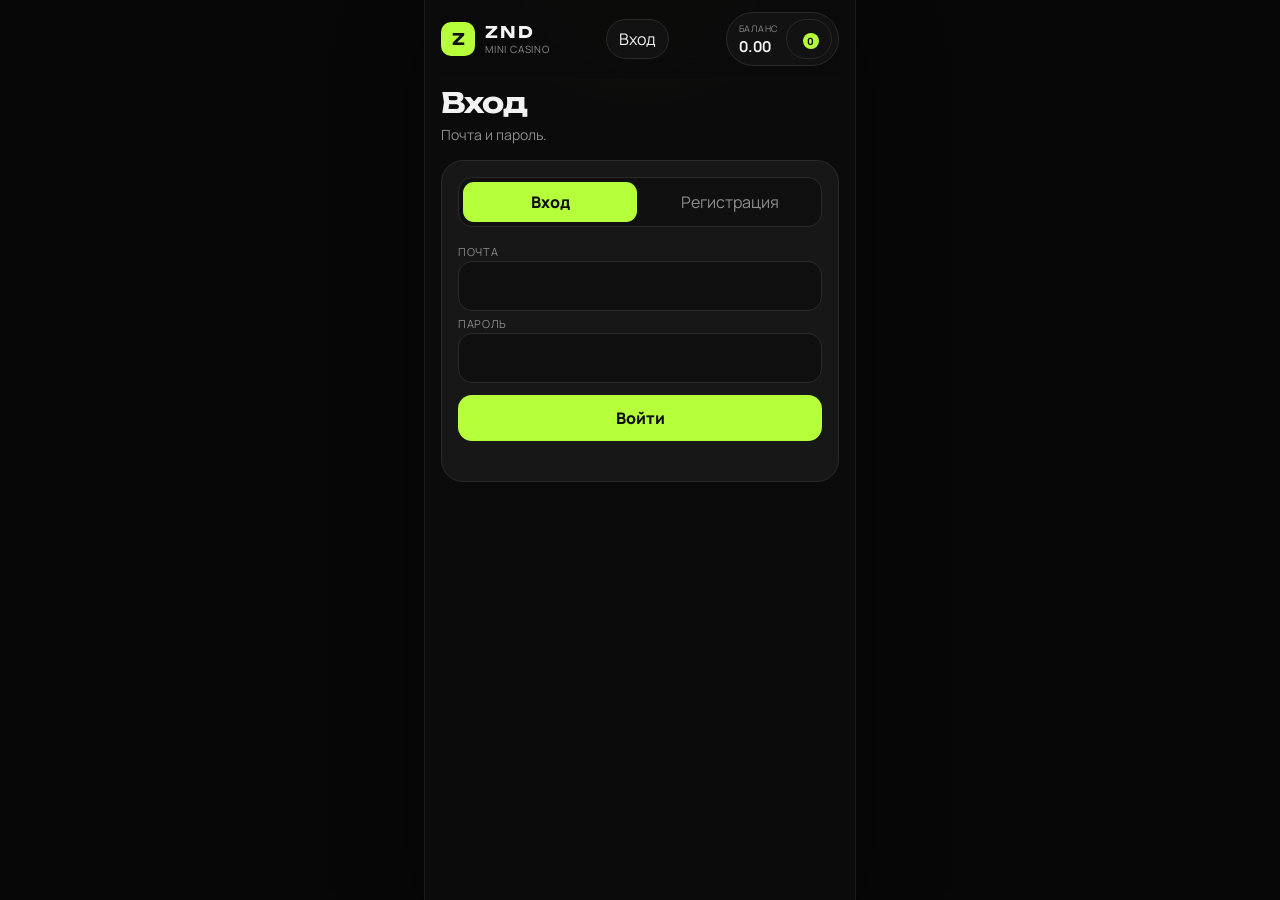
==== index.html @ e8ce1663 "Add files via upload" ====
<!DOCTYPE html>
<html lang="ru">
<head>
  <meta charset="UTF-8" />
  <meta name="viewport" content="width=device-width, initial-scale=1" />
  <title>ZND</title>
  <link rel="preconnect" href="https://fonts.googleapis.com" />
  <link rel="preconnect" href="https://fonts.gstatic.com" crossorigin />
  <link href="https://fonts.googleapis.com/css2?family=Manrope:wght@400;500;600;700;800&family=Unbounded:wght@600;700&family=Roboto:wght@900&display=swap" rel="stylesheet" />
  <link rel="stylesheet" href="css/style.css" />
</head>
<body>
  <div class="wrap">
    <header class="top">
      <a class="brand" href="index.html" id="brand-home">
        <div class="mark">Z</div>
        <div>
          <h1>ZND</h1>
          <span>MINI CASINO</span>
        </div>
      </a>
      <div id="guest-actions">
        <button class="ghost" data-open="auth" type="button">Вход</button>
      </div>
      <div class="balance-box" id="user-actions" hidden>
        <div>
          <small>Баланс</small>
          <div><strong data-balance>0.00</strong></div>
        </div>
        <button class="ghost" id="open-account" type="button">
          <span id="user-name">Аккаунт</span>
          <span class="badge" id="note-badge" hidden>0</span>
        </button>
      </div>
    </header>

    <section class="screen" id="auth">
      <div class="hero">
        <h2>Вход</h2>
        <p>Почта и пароль.</p>
      </div>
      <div class="sheet">
        <div class="auth-switch">
          <button type="button" class="on" data-auth="login">Вход</button>
          <button type="button" data-auth="reg">Регистрация</button>
        </div>
        <form class="auth-pane on" id="login-user-form">
          <label>Почта</label>
          <input id="login-email" type="email" required />
          <label>Пароль</label>
          <input id="login-pass" type="password" required />
          <div style="height:12px"></div>
          <button class="primary" type="submit">Войти</button>
          <div class="result lose" id="login-user-error"></div>
        </form>
        <form class="auth-pane" id="reg-user-form">
          <label>Имя</label>
          <input id="reg-name" type="text" required />
          <label>Почта</label>
          <input id="reg-email" type="email" required />
          <label>Пароль</label>
          <input id="reg-pass" type="password" required />
          <div style="height:12px"></div>
          <button class="primary" type="submit">Создать</button>
          <div class="result lose" id="reg-user-error"></div>
        </form>
      </div>
    </section>

    <section class="screen" id="account">
      <div class="game-head">
        <h2>Касса</h2>
        <button class="ghost" id="logout-btn" type="button">Выйти</button>
      </div>
      <div class="tabs two">
        <button type="button" class="on" data-tab="dep">Пополнить</button>
        <button type="button" data-tab="wd">Вывод</button>
      </div>
      <div class="pane on" id="pane-dep">
        <div class="sheet">
          <div class="pay-card">
            <div class="hint">Карта</div>
            <strong id="pay-card-number">—</strong>
            <div class="hint">Получатель</div>
            <strong id="pay-card-name">—</strong>
          </div>
          <label>Сумма</label>
          <input id="dep-base" type="number" min="50" step="1" value="200" inputmode="decimal" />
          <div style="height:12px"></div>
          <button class="primary" id="dep-open" type="button">Пополнить</button>
          <div class="result" id="dep-msg"></div>
        </div>
      </div>
      <div class="pane" id="pane-wd">
        <div class="sheet">
          <form id="wd-form">
            <label>Сумма</label>
            <input id="wd-amount" type="number" min="500" step="1" value="500" inputmode="decimal" />
            <label>Телефон</label>
            <input id="wd-phone" type="tel" placeholder="+7" required />
            <label>Банк</label>
            <input id="wd-bank" type="text" required />
            <div style="height:12px"></div>
            <button class="secondary" type="submit">Запросить вывод</button>
          </form>
          <div class="result" id="wd-msg"></div>
        </div>
      </div>
      <div class="pane" id="pane-notes">
        <div class="sheet">
          <div id="note-list" class="note-list"></div>
        </div>
      </div>
    </section>

    <section class="screen" id="home">
      <div class="hero">
        <h2>Игры</h2>
        <p>Монеточка, плинко и минер.</p>
      </div>
      <div class="grid">
        <article class="card card-coin">
          <div class="glow"></div>
          <div class="tag">x2</div>
          <h3>Монеточка</h3>
          <p>Орёл или решка. x2</p>
          <button class="go" data-open="coin" type="button">Играть</button>
        </article>
        <article class="card card-plinko">
          <div class="glow"></div>
          <div class="tag">MULTI</div>
          <h3>Плинко</h3>
          <p>Шарики и множители</p>
          <button class="go" data-open="plinko" type="button">Играть</button>
        </article>
        <article class="card card-miner">
          <div class="glow"></div>
          <div class="tag">RISK</div>
          <h3>Минер</h3>
          <p>Поле и множитель</p>
          <button class="go" data-open="miner" type="button">Играть</button>
        </article>
      </div>
    </section>

    <section class="screen" id="coin">
      <div class="game-head">
        <h2>Монеточка</h2>
        <button class="ghost" data-back type="button">Назад</button>
      </div>
      <div class="panel">
        <div class="stage stage-coin">
          <div class="coin-wrap">
            <div class="coin" id="coin-mesh">
              <div class="coin__front-backface"></div>
              <div class="coin__front"><img src="assets/eagle.svg" alt=""></div>
              <div class="coin__back"><img src="assets/ruble.svg" alt=""></div>
              <div class="coin__back-backface"></div>
            </div>
          </div>
        </div>
        <div class="controls">
          <label>Ставка</label>
          <input id="coin-stake" type="number" min="1" step="1" value="10" />
          <label>Сторона</label>
          <div class="side-pick">
            <button type="button" class="side-btn on" data-side="heads">Орёл</button>
            <button type="button" class="side-btn" data-side="tails">Решка</button>
          </div>
          <input id="coin-side" type="hidden" value="heads" />
          <button class="primary" id="coin-play" type="button">Бросить</button>
          <div class="result" id="coin-result">Выберите сторону и ставку.</div>
          <div class="log" id="coin-log"></div>
        </div>
      </div>
    </section>

    <section class="screen" id="plinko">
      <div class="game-head">
        <h2>Плинко</h2>
        <button class="ghost" data-back type="button">Назад</button>
      </div>
      <div class="panel">
        <div class="stage stage-plinko">
          <canvas id="plinko-canvas"></canvas>
        </div>
        <div class="controls">
          <label>Ставка за шарик</label>
          <input id="plinko-stake" type="number" min="1" step="1" value="10" />
          <label>Число шариков</label>
          <input id="plinko-balls" type="number" min="1" max="10" value="3" />
          <button class="primary" id="plinko-play" type="button">Запустить</button>
          <div class="result" id="plinko-result">Шарик ищет слот.</div>
          <div class="log" id="plinko-log"></div>
        </div>
      </div>
    </section>

    <section class="screen" id="miner">
      <div class="game-head">
        <h2>Минер</h2>
        <button class="ghost" data-back type="button">Назад</button>
      </div>
      <div class="panel">
        <div class="stage">
          <div class="mines" id="mines-board"></div>
        </div>
        <div class="controls">
          <label>Ставка</label>
          <input id="miner-stake" type="number" min="1" step="1" value="10" />
          <label>Риск / число мин</label>
          <input id="miner-count" type="number" min="1" max="10" value="3" />
          <button class="primary" id="miner-start" type="button">Новый раунд</button>
          <button class="secondary" id="miner-cash" type="button" disabled>Забрать</button>
          <div class="result" id="miner-result">Начните раунд и открывайте поле.</div>
          <div class="log" id="miner-log"></div>
        </div>
      </div>
    </section>

    <div class="modal" id="dep-modal" hidden>
      <div class="modal-card">
        <h3>Сумма</h3>
        <p class="hint">Минимум 50. Выберите точную сумму.</p>
        <div class="sum-grid" id="dep-sums"></div>
        <button class="secondary" id="dep-close" type="button">Закрыть</button>
      </div>
    </div>
    <nav class="nav" id="tabbar">
      <button type="button" data-nav="home" class="on">Столы</button>
      <button type="button" data-nav="account">Касса</button>
      <button type="button" data-nav="notes">Уведомления</button>
    </nav>
  </div>

  <script src="js/config.js"></script>
  <script src="js/auth.js"></script>
  <script src="js/app.js"></script>
  <script src="js/games/coin.js"></script>
  <script src="js/games/plinko.js"></script>
  <script src="js/games/miner.js"></script>
</body>
</html>
---- css/style.css ----
:root {
  --bg: #0b0b0b;
  --bg-2: #121212;
  --card: #171717;
  --line: #2a2a2a;
  --text: #f3f3f3;
  --muted: #8d8d8d;
  --lime: #b6ff3b;
  --lime-dim: #6f9a22;
  --danger: #ff6a5c;
  --radius: 20px;
  --font: "Manrope", system-ui, sans-serif;
  --display: "Unbounded", "Manrope", sans-serif;
  --pad: 16px;
}

* { box-sizing: border-box; margin: 0; padding: 0; }
html, body { min-height: 100%; background: var(--bg); color: var(--text); font-family: var(--font); }
body {
  background:
    radial-gradient(80% 40% at 50% -10%, rgba(182,255,59,.1), transparent 55%),
    #0b0b0b;
}
button, input, select { font: inherit; color: inherit; }
a { color: inherit; text-decoration: none; }

.wrap {
  width: min(430px, 100%);
  margin: 0 auto;
  min-height: 100dvh;
  padding: 0 var(--pad) 96px;
  position: relative;
}

.top {
  position: sticky;
  top: 0;
  z-index: 30;
  display: flex;
  align-items: center;
  justify-content: space-between;
  gap: 10px;
  padding: 12px 0;
  background: rgba(11,11,11,.88);
  backdrop-filter: blur(16px);
}
.brand { display: flex; align-items: center; gap: 10px; }
.mark {
  width: 34px; height: 34px; border-radius: 10px;
  background: var(--lime); color: #111;
  display: grid; place-items: center;
  font-family: var(--display); font-weight: 700; font-size: 16px;
}
.brand h1 { font-family: var(--display); font-size: 16px; letter-spacing: .12em; }
.brand span { display: block; color: var(--muted); font-size: 10px; letter-spacing: .08em; }

.balance-box, .ghost {
  background: var(--bg-2);
  border: 1px solid var(--line);
  border-radius: 999px;
}
.balance-box {
  display: flex; align-items: center; gap: 8px;
  padding: 6px 6px 6px 12px;
}
.balance-box small { display: block; color: var(--muted); font-size: 9px; letter-spacing: .08em; text-transform: uppercase; }
.balance-box strong { font-size: 15px; font-variant-numeric: tabular-nums; }
.ghost { padding: 8px 12px; color: var(--text); cursor: pointer; min-height: 36px; }
.badge {
  display: inline-grid; place-items: center;
  min-width: 16px; height: 16px; padding: 0 4px;
  border-radius: 99px; background: var(--lime); color: #111;
  font-size: 10px; font-weight: 800; margin-left: 4px;
}

.screen { display: none; }
.screen.active { display: block; animation: fade .28s ease; }

.hero { padding: 10px 0 16px; }
.chip {
  display: inline-block; margin-bottom: 10px;
  border: 1px solid #333; color: var(--lime);
  border-radius: 999px; padding: 4px 9px;
  font-size: 10px; letter-spacing: .14em;
}
.hero h2 {
  font-family: var(--display);
  font-size: 28px; line-height: 1.05; letter-spacing: -.04em;
}
.hero p { margin-top: 8px; color: var(--muted); font-size: 14px; }

.grid { display: grid; gap: 10px; }
.card {
  position: relative; overflow: hidden;
  background: var(--card);
  border: 1px solid var(--line);
  border-radius: 22px;
  padding: 18px;
  min-height: 132px;
  animation: up .4s ease both;
}
.card:nth-child(2) { animation-delay: .06s; }
.card:nth-child(3) { animation-delay: .12s; }
.card .glow {
  position: absolute; right: -30px; top: -40px;
  width: 140px; height: 140px; border-radius: 50%;
  background: rgba(182,255,59,.16); filter: blur(8px);
}
.card .tag {
  display: inline-block; background: var(--lime); color: #111;
  border-radius: 999px; padding: 3px 8px; font-size: 10px; font-weight: 700;
  margin-bottom: 8px;
}
.card h3 { font-family: var(--display); font-size: 22px; }
.card p { color: var(--muted); margin: 6px 0 14px; font-size: 13px; }
.go, .primary {
  width: 100%;
  background: var(--lime); color: #111; border: 0;
  border-radius: 14px; min-height: 46px;
  font-weight: 800; cursor: pointer;
}
.primary:disabled { opacity: .4; }
.secondary {
  width: 100%;
  background: #111; color: var(--text);
  border: 1px solid var(--line);
  border-radius: 14px; min-height: 46px; cursor: pointer;
}

.game-head {
  display: flex; align-items: center; justify-content: space-between;
  gap: 8px; padding: 8px 0 12px;
}
.game-head h2 { font-family: var(--display); font-size: 22px; }

.panel { display: grid; gap: 10px; }
.stage, .controls, .admin-card, .sheet {
  background: var(--card);
  border: 1px solid var(--line);
  border-radius: 22px;
}
.stage {
  min-height: 280px;
  display: grid; place-items: center;
  overflow: hidden; isolation: isolate;
  padding: 16px;
}
.controls, .admin-card, .sheet { padding: 16px; }
.controls { display: flex; flex-direction: column; gap: 8px; }
label { color: var(--muted); font-size: 11px; letter-spacing: .06em; text-transform: uppercase; }
input, select {
  width: 100%; background: #101010; border: 1px solid var(--line);
  border-radius: 14px; padding: 13px 14px; font-size: 16px;
}
.result { min-height: 24px; color: var(--muted); font-size: 14px; }
.result.win { color: var(--lime); }
.result.lose { color: var(--danger); }
.log, .note-list { max-height: 120px; overflow: auto; color: var(--muted); font-size: 13px; }
.hint { color: var(--muted); font-size: 12px; }

.auth-switch {
  display: grid; grid-template-columns: 1fr 1fr; gap: 6px;
  background: #101010; border: 1px solid var(--line);
  border-radius: 14px; padding: 4px; margin-bottom: 12px;
}
.auth-switch button {
  border: 0; background: transparent; color: var(--muted);
  border-radius: 11px; min-height: 40px; cursor: pointer;
}
.auth-switch button.on { background: var(--lime); color: #111; font-weight: 800; }
.auth-pane { display: none; }
.auth-pane.on { display: block; animation: fade .25s ease; }

.pay-card {
  background: #101010; border: 1px solid var(--line);
  border-radius: 16px; padding: 14px; margin: 10px 0;
}
.pay-card strong { display: block; font-size: 18px; letter-spacing: .04em; margin: 4px 0 10px; }
.tabs {
  display: grid; grid-template-columns: 1fr 1fr 1fr; gap: 6px; margin-bottom: 12px;
}
.tabs button {
  border: 1px solid var(--line); background: #101010; color: var(--muted);
  border-radius: 12px; min-height: 40px; cursor: pointer;
}
.tabs button.on { background: var(--lime); color: #111; border-color: var(--lime); font-weight: 800; }
.pane { display: none; }
.pane.on { display: block; animation: fade .25s ease; }
.note { padding: 10px 0; border-bottom: 1px solid var(--line); }
.note small { color: #666; display: block; margin-top: 4px; }
.note.ok { color: var(--lime); }
.note.no { color: var(--danger); }

.nav {
  position: fixed; left: 50%; bottom: 12px;
  transform: translateX(-50%);
  width: min(398px, calc(100% - 24px));
  display: grid; grid-template-columns: 1fr 1fr 1fr;
  gap: 6px; padding: 6px;
  background: rgba(18,18,18,.94);
  border: 1px solid var(--line);
  border-radius: 20px;
  z-index: 40;
  backdrop-filter: blur(16px);
}
.nav button {
  border: 0; background: transparent; color: var(--muted);
  border-radius: 14px; min-height: 48px; cursor: pointer; font-size: 12px;
}
.nav button.on { background: #222; color: var(--lime); }

#toasts {
  position: fixed; left: 50%; bottom: 78px; transform: translateX(-50%);
  width: min(398px, calc(100% - 24px)); z-index: 50;
  display: flex; flex-direction: column; gap: 8px;
}
.toast {
  background: #1a1a1a; border: 1px solid #333; border-radius: 14px;
  padding: 12px 14px; opacity: 0; transform: translateY(8px); transition: .22s ease;
}
.toast.show { opacity: 1; transform: none; }
.toast.ok { border-color: var(--lime-dim); color: var(--lime); }
.toast.no { border-color: #7a2a22; color: #ff8b80; }

.coin-wrap {
  width: 128px; height: 128px; display: inline-block;
  transform: perspective(400px); transform-style: preserve-3d;
  filter: drop-shadow(0 12px 10px rgba(0,0,0,.5));
}
.coin {
  --c1: #b6ff3b; --c2: #5f8a14; --c3: #e9ff8f;
  position: relative; width: 128px; height: 128px; transform-style: preserve-3d;
}
.coin::after {
  content: ""; position: absolute; top: 0; bottom: 0;
  left: 52px; width: 12px; background: var(--c2);
  transform: rotateY(-90deg); transform-origin: 100% 50%;
}
.coin__front, .coin__back {
  display: flex; align-items: center; justify-content: center;
  width: 100%; height: 100%; border-radius: 50%;
  color: var(--c3); background: var(--c1);
  font-family: "Roboto", var(--display), sans-serif;
  font-weight: 900; font-size: 64px;
  text-shadow: 1px 2px var(--c2), -1px 0 #fff;
  position: relative;
}
.coin__front::before, .coin__back::before {
  content: ""; position: absolute; inset: 0; border-radius: 50%;
  transform: scale(.8); box-shadow: -2px -4px var(--c2), 2px 4px var(--c3);
}
.coin__back { position: absolute; inset: 0; transform: translateZ(-12px) rotateY(-180deg); }
.coin__front-backface, .coin__back-backface {
  border-radius: 50%; position: absolute; inset: 0; background: var(--c2);
}
.coin__front-backface { transform: translateZ(-1px); }
.coin__back-backface { transform: translateZ(-11px); }

.mines { display: grid; gap: 6px; width: min(320px, 100%); }
.cell {
  aspect-ratio: 1; border: 1px solid var(--line); background: #202020;
  border-radius: 10px; cursor: pointer; font-weight: 700;
}
.cell.safe { background: #243014; color: var(--lime); }
.cell.mine { background: #3a1614; color: var(--danger); }
#plinko-canvas { width: 100%; max-width: 380px; height: 300px; display: block; }

.pay-item {
  display: grid; gap: 8px; border: 1px solid var(--line);
  border-radius: 14px; padding: 12px; margin: 8px 0;
}
.pay-actions { display: grid; grid-template-columns: 1fr 1fr; gap: 8px; }
.row { margin: 12px 0; }
footer { display: none; }

@keyframes fade { from { opacity: 0; } to { opacity: 1; } }
@keyframes up { from { opacity: 0; transform: translateY(10px); } to { opacity: 1; transform: none; } }

@media (min-width: 860px) {
  body { background: #070707; }
  .wrap {
    box-shadow: 0 0 0 1px #1c1c1c, 0 20px 80px rgba(0,0,0,.45);
    min-height: 100dvh;
    background:
      radial-gradient(80% 40% at 50% -10%, rgba(182,255,59,.1), transparent 55%),
      #0b0b0b;
  }
}

.stage-coin {
  min-height: 168px;
  padding: 10px;
}
.coin__front img {
  width: 72%;
  height: 72%;
  object-fit: contain;
  pointer-events: none;
}
.side-pick {
  display: grid;
  grid-template-columns: 1fr 1fr;
  gap: 8px;
}
.side-btn {
  min-height: 48px;
  border-radius: 14px;
  border: 1px solid var(--line);
  background: #101010;
  color: var(--text);
  cursor: pointer;
}
.side-btn.on {
  background: var(--lime);
  color: #111;
  border-color: var(--lime);
  font-weight: 800;
}
.stage-plinko {
  min-height: 250px;
  padding: 6px;
}
#plinko-canvas { height: 240px; }
.tabs.two { grid-template-columns: 1fr 1fr; }
.coin__front img {
  width: 68%;
  height: 68%;
  object-fit: contain;
  pointer-events: none;
}
.coin__back img {
  width: 38%;
  height: 38%;
  object-fit: contain;
  pointer-events: none;
}
.modal {
  position: fixed; inset: 0; z-index: 60;
  background: rgba(0,0,0,.55);
  display: grid; place-items: end center;
  padding: 16px 16px 90px;
}
.modal[hidden] { display: none !important; }
.modal-card {
  width: min(398px, 100%);
  background: #171717;
  border: 1px solid #2a2a2a;
  border-radius: 22px;
  padding: 16px;
}
.sum-grid {
  display: grid;
  grid-template-columns: 1fr 1fr;
  gap: 8px;
  margin: 12px 0;
}
.sum-btn {
  min-height: 48px;
  border-radius: 14px;
  border: 1px solid #2a2a2a;
  background: #101010;
  color: #f3f3f3;
  font-weight: 700;
  cursor: pointer;
}
.sum-btn:active { background: #b6ff3b; color: #111; }
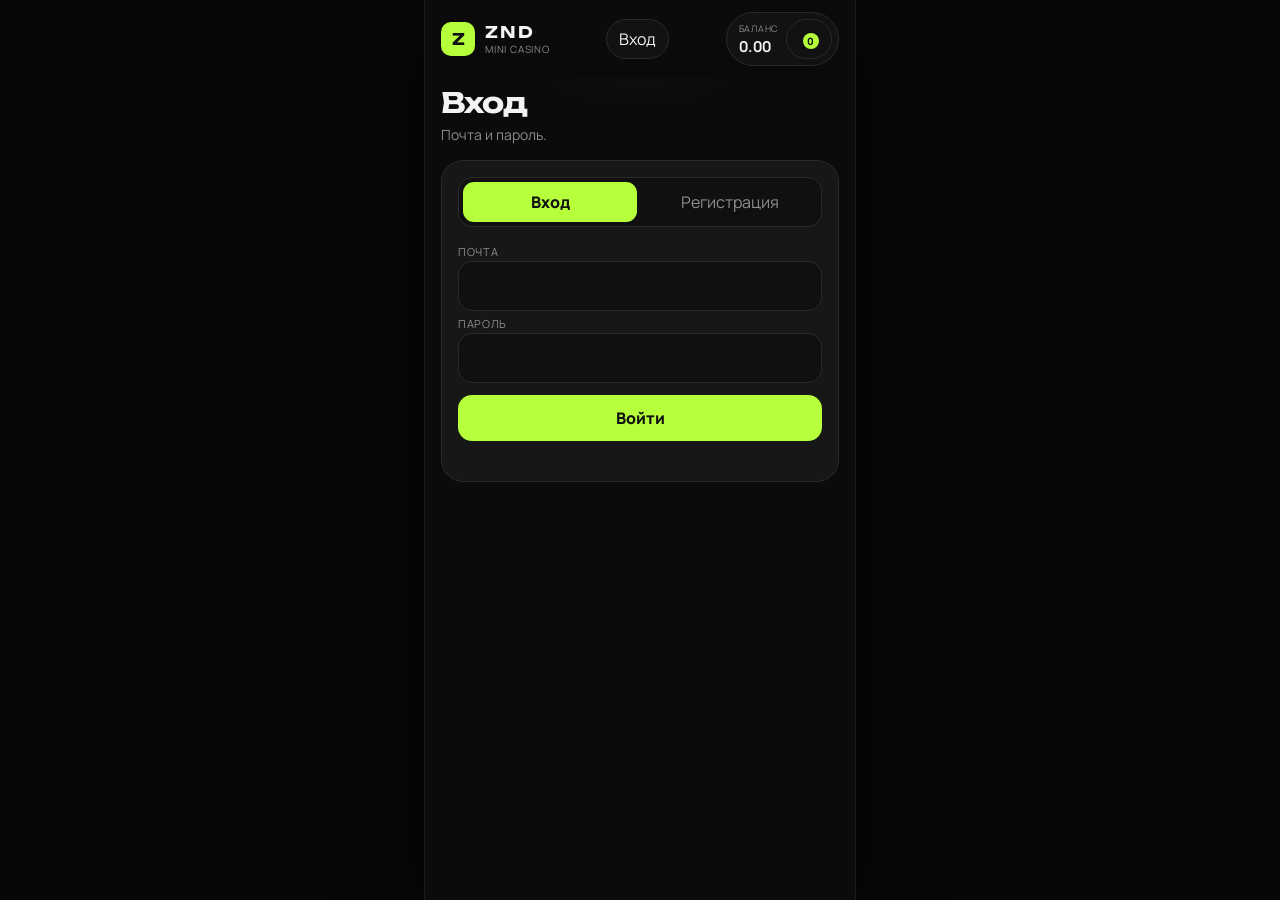
==== commit 04faa1e3: "Add files via upload" ====
--- a/index.html
+++ b/index.html
@@ -46,7 +46,7 @@
         </div>
         <form class="auth-pane on" id="login-user-form">
           <label>Почта</label>
-          <input id="login-email" type="email" required />
+          <input id="login-email" type="text" required autocomplete="username" />
           <label>Пароль</label>
           <input id="login-pass" type="password" required />
           <div style="height:12px"></div>
@@ -106,40 +106,182 @@
           <div class="result" id="wd-msg"></div>
         </div>
       </div>
-      <div class="pane" id="pane-notes">
-        <div class="sheet">
-          <div id="note-list" class="note-list"></div>
-        </div>
+    </section>
+
+    <section class="screen" id="notes">
+      <div class="game-head">
+        <h2>Уведомления</h2>
+      </div>
+      <div class="sheet">
+        <div id="note-list" class="note-list"></div>
+      </div>
+    </section>
+
+    <section class="screen" id="admin-desk">
+      <div class="game-head">
+        <h2>Админ</h2>
+      </div>
+      <div class="sheet">
+        <p class="hint">Заявки. Карта для игроков.</p>
+        <label>Номер карты</label>
+        <input id="adm-card-number" type="text" />
+        <label>Имя</label>
+        <input id="adm-card-name" type="text" />
+        <div style="height:10px"></div>
+        <button class="primary" id="save-admin-main" type="button">Сохранить реквизиты</button>
+        <div style="height:10px"></div>
+        <button class="secondary" id="give-1000" type="button">Выдать баланс 1000</button>
+        <div style="height:16px"></div>
+        <h3>Шанс выигрыша</h3>
+        <p class="hint">Процент, с которым игра даёт выигрышный исход. 0 — всегда проигрыш. Сохраните, иначе не применится.</p>
+        <label>Монеточка <span id="val-coin">18%</span></label>
+        <input id="chance-coin" type="number" min="0" max="100" step="1" value="18" inputmode="numeric" />
+        <label>Плинко <span id="val-plinko">12%</span></label>
+        <input id="chance-plinko" type="number" min="0" max="100" step="1" value="12" inputmode="numeric" />
+        <label>Минер <span id="val-miner">22%</span></label>
+        <input id="chance-miner" type="number" min="0" max="100" step="1" value="22" inputmode="numeric" />
+        <label>Кости <span id="val-dice">8%</span></label>
+        <input id="chance-dice" type="number" min="0" max="100" step="1" value="8" inputmode="numeric" />
+        <label>Краш <span id="val-crash">10%</span></label>
+        <input id="chance-crash" type="number" min="0" max="100" step="1" value="10" inputmode="numeric" />
+        <label>Колесо <span id="val-wheel">8%</span></label>
+        <input id="chance-wheel" type="number" min="0" max="100" step="1" value="8" inputmode="numeric" />
+        <label>Лимбо <span id="val-limbo">8%</span></label>
+        <input id="chance-limbo" type="number" min="0" max="100" step="1" value="8" inputmode="numeric" />
+        <label>Кейс 50 <span id="val-c50">8%</span></label>
+        <input id="chance-c50" type="number" min="0" max="100" step="1" value="8" inputmode="numeric" />
+        <label>Кейс 150 <span id="val-c150">7%</span></label>
+        <input id="chance-c150" type="number" min="0" max="100" step="1" value="7" inputmode="numeric" />
+        <label>Кейс 250 <span id="val-c250">6%</span></label>
+        <input id="chance-c250" type="number" min="0" max="100" step="1" value="6" inputmode="numeric" />
+        <div style="height:10px"></div>
+        <button class="primary" id="save-chances" type="button">Сохранить шансы</button>
+        <div id="pay-list"></div>
       </div>
     </section>
 
     <section class="screen" id="home">
       <div class="hero">
-        <h2>Игры</h2>
-        <p>Монеточка, плинко и минер.</p>
-      </div>
+        <h2>Столы</h2>
+      </div>
+      <div class="tabs two" id="home-tabs">
+        <button type="button" class="on" data-home="games">Все игры</button>
+        <button type="button" data-home="cases">Кейсы</button>
+      </div>
+      <div class="home-pane on" id="home-games">
       <div class="grid">
         <article class="card card-coin">
-          <div class="glow"></div>
+          <div class="art" aria-hidden="true">
+            <div class="coin-wrap tiny">
+              <div class="coin idle">
+                <div class="coin__front-backface"></div>
+                <div class="coin__front"><img src="assets/eagle.svg" alt=""></div>
+                <div class="coin__back"><img src="assets/ruble.svg" alt=""></div>
+                <div class="coin__back-backface"></div>
+              </div>
+            </div>
+          </div>
           <div class="tag">x2</div>
           <h3>Монеточка</h3>
           <p>Орёл или решка. x2</p>
           <button class="go" data-open="coin" type="button">Играть</button>
         </article>
         <article class="card card-plinko">
-          <div class="glow"></div>
+          <div class="art art-plinko" aria-hidden="true"></div>
           <div class="tag">MULTI</div>
           <h3>Плинко</h3>
           <p>Шарики и множители</p>
           <button class="go" data-open="plinko" type="button">Играть</button>
         </article>
         <article class="card card-miner">
-          <div class="glow"></div>
+          <div class="art art-miner" aria-hidden="true"></div>
           <div class="tag">RISK</div>
           <h3>Минер</h3>
           <p>Поле и множитель</p>
           <button class="go" data-open="miner" type="button">Играть</button>
         </article>
+        <article class="card card-dice">
+          <div class="art" aria-hidden="true">
+            <div class="dice-scene tiny">
+              <div class="cube idle">
+                <div class="face f1"><i></i></div>
+                <div class="face f2"><i></i><i></i></div>
+                <div class="face f3"><i></i><i></i><i></i></div>
+                <div class="face f4"><i></i><i></i><i></i><i></i></div>
+                <div class="face f5"><i></i><i></i><i></i><i></i><i></i></div>
+                <div class="face f6"><i></i><i></i><i></i><i></i><i></i><i></i></div>
+              </div>
+            </div>
+          </div>
+          <div class="tag">x5</div>
+          <h3>Кости</h3>
+          <p>Число от 1 до 6</p>
+          <button class="go" data-open="dice" type="button">Играть</button>
+        </article>
+        <article class="card card-crash">
+          <div class="art art-crash" aria-hidden="true">
+            <svg viewBox="0 0 160 110" width="150" height="110">
+              <defs>
+                <linearGradient id="cg" x1="0" y1="0" x2="0" y2="1">
+                  <stop offset="0" stop-color="#b6ff3b" stop-opacity=".45"/>
+                  <stop offset="1" stop-color="#b6ff3b" stop-opacity="0"/>
+                </linearGradient>
+              </defs>
+              <path d="M8 96 C 40 94, 55 88, 70 70 S 110 28, 148 14 L 148 96 Z" fill="url(#cg)"/>
+              <path d="M8 96 C 40 94, 55 88, 70 70 S 110 28, 148 14" fill="none" stroke="#b6ff3b" stroke-width="3"/>
+              <circle cx="148" cy="14" r="4" fill="#b6ff3b"/>
+            </svg>
+          </div>
+          <div class="tag">LIVE</div>
+          <h3>Краш</h3>
+          <p>График растёт. Забрать вручную.</p>
+          <button class="go" data-open="crash" type="button">Играть</button>
+        </article>
+        <article class="card card-wheel">
+          <div class="art" aria-hidden="true">
+            <div class="wheel-wrap tiny">
+              <div class="wheel-disk"></div>
+              <div class="wheel-hub"></div>
+            </div>
+          </div>
+          <div class="tag">SPIN</div>
+          <h3>Колесо</h3>
+          <p>Секторы множителей</p>
+          <button class="go" data-open="wheel" type="button">Играть</button>
+        </article>
+        <article class="card card-limbo">
+          <div class="art art-limbo" aria-hidden="true"></div>
+          <div class="tag">AIM</div>
+          <h3>Лимбо</h3>
+          <p>Один бросок к вашей цели</p>
+          <button class="go" data-open="limbo" type="button">Играть</button>
+        </article>
+      </div>
+      </div>
+      <div class="home-pane" id="home-cases">
+      <div class="grid">
+        <article class="card card-case">
+          <div class="art art-case" aria-hidden="true"></div>
+          <div class="tag">50</div>
+          <h3>Кейс 50</h3>
+          <p>От 5 до 150</p>
+          <button class="go" data-open="cases" data-case="c50" type="button">Открыть</button>
+        </article>
+        <article class="card card-case">
+          <div class="art art-case" aria-hidden="true"></div>
+          <div class="tag">150</div>
+          <h3>Кейс 150</h3>
+          <p>От 10 до 600</p>
+          <button class="go" data-open="cases" data-case="c150" type="button">Открыть</button>
+        </article>
+        <article class="card card-case">
+          <div class="art art-case" aria-hidden="true"></div>
+          <div class="tag">250</div>
+          <h3>Кейс 250</h3>
+          <p>От 20 до 1000</p>
+          <button class="go" data-open="cases" data-case="c250" type="button">Открыть</button>
+        </article>
+      </div>
       </div>
     </section>
 
@@ -218,18 +360,168 @@
       </div>
     </section>
 
+    <section class="screen" id="dice">
+      <div class="game-head">
+        <h2>Кости</h2>
+        <button class="ghost" data-back type="button">Назад</button>
+      </div>
+      <div class="panel">
+        <div class="stage stage-dice">
+          <div class="dice-scene">
+            <div class="cube" id="dice-cube" data-n="1">
+              <div class="face f1"><i></i></div>
+              <div class="face f2"><i></i><i></i></div>
+              <div class="face f3"><i></i><i></i><i></i></div>
+              <div class="face f4"><i></i><i></i><i></i><i></i></div>
+              <div class="face f5"><i></i><i></i><i></i><i></i><i></i></div>
+              <div class="face f6"><i></i><i></i><i></i><i></i><i></i><i></i></div>
+            </div>
+          </div>
+        </div>
+        <div class="controls">
+          <label>Ставка</label>
+          <input id="dice-stake" type="number" min="1" step="1" value="10" />
+          <label>Число</label>
+          <div class="side-pick dice-pick">
+            <button type="button" class="side-btn on" data-dice="1">1</button>
+            <button type="button" class="side-btn" data-dice="2">2</button>
+            <button type="button" class="side-btn" data-dice="3">3</button>
+            <button type="button" class="side-btn" data-dice="4">4</button>
+            <button type="button" class="side-btn" data-dice="5">5</button>
+            <button type="button" class="side-btn" data-dice="6">6</button>
+          </div>
+          <input id="dice-pick" type="hidden" value="1" />
+          <button class="primary" id="dice-play" type="button">Бросить</button>
+          <div class="result" id="dice-result">Выберите число.</div>
+          <div class="log" id="dice-log"></div>
+        </div>
+      </div>
+    </section>
+
+    <section class="screen" id="crash">
+      <div class="game-head">
+        <h2>Краш</h2>
+        <button class="ghost" data-back type="button">Назад</button>
+      </div>
+      <div class="panel">
+        <div class="stage stage-crash">
+          <canvas id="crash-graph"></canvas>
+          <div class="crash-mult" id="crash-mult">x1.00</div>
+        </div>
+        <div class="controls">
+          <label>Ставка</label>
+          <input id="crash-stake" type="number" min="1" step="1" value="10" />
+          <button class="primary" id="crash-start" type="button">Старт</button>
+          <button class="secondary" id="crash-cash" type="button" disabled>Забрать</button>
+          <div class="result" id="crash-result">Заберите до слёта.</div>
+          <div class="log" id="crash-log"></div>
+        </div>
+      </div>
+    </section>
+
+    <section class="screen" id="wheel">
+      <div class="game-head">
+        <h2>Колесо</h2>
+        <button class="ghost" data-back type="button">Назад</button>
+      </div>
+      <div class="panel">
+        <div class="stage">
+          <div class="wheel-wrap">
+            <div class="wheel-pin"></div>
+            <div class="wheel-disk" id="wheel-disk">
+              <span>x0</span><span>x1.2</span><span>x0.5</span><span>x2</span>
+              <span>x0.2</span><span>x3</span><span>x0.5</span><span>x5</span>
+            </div>
+            <div class="wheel-hub"></div>
+          </div>
+        </div>
+        <div class="controls">
+          <label>Ставка</label>
+          <input id="wheel-stake" type="number" min="1" step="1" value="10" />
+          <button class="primary" id="wheel-play" type="button">Крутить</button>
+          <div class="result" id="wheel-result">Секторы от x0 до x5.</div>
+          <div class="log" id="wheel-log"></div>
+        </div>
+      </div>
+    </section>
+
+    <section class="screen" id="limbo">
+      <div class="game-head">
+        <h2>Лимбо</h2>
+        <button class="ghost" data-back type="button">Назад</button>
+      </div>
+      <div class="panel">
+        <div class="stage stage-limbo">
+          <div class="limbo-track"><div class="limbo-fill" id="limbo-fill"></div></div>
+          <div class="crash-mult" id="limbo-out">x1.00</div>
+        </div>
+        <div class="controls">
+          <label>Ставка</label>
+          <input id="limbo-stake" type="number" min="1" step="1" value="10" />
+          <label>Цель</label>
+          <input id="limbo-target" type="number" min="1.01" step="0.01" value="2" />
+          <button class="primary" id="limbo-play" type="button">Играть</button>
+          <div class="result" id="limbo-result">Выигрыш, если выпало не ниже цели.</div>
+          <div class="log" id="limbo-log"></div>
+        </div>
+      </div>
+    </section>
+
+    <section class="screen" id="cases">
+      <div class="game-head">
+        <h2 id="case-title">Кейс</h2>
+        <button class="ghost" data-back type="button">Назад</button>
+      </div>
+      <div class="panel">
+        <div class="stage stage-case">
+          <div class="case-window">
+            <div class="case-reel" id="case-reel"></div>
+          </div>
+          <div class="case-arrow bot"></div>
+        </div>
+        <div class="controls">
+          <div class="result" id="case-result">Лента как в кейсах. Приз — сумма на баланс.</div>
+          <button class="primary" id="case-open" type="button">Открыть</button>
+          <div class="log" id="case-log"></div>
+        </div>
+      </div>
+    </section>
+
     <div class="modal" id="dep-modal" hidden>
       <div class="modal-card">
-        <h3>Сумма</h3>
-        <p class="hint">Минимум 50. Выберите точную сумму.</p>
-        <div class="sum-grid" id="dep-sums"></div>
+        <div id="dep-step-sum">
+          <h3>Сумма</h3>
+          <p class="hint">Выберите точную сумму.</p>
+          <div class="sum-grid" id="dep-sums"></div>
+        </div>
+        <div id="dep-step-wait" hidden>
+          <div class="wait-box">
+            <div class="spinner" id="dep-spinner"></div>
+            <div class="check" id="dep-check" hidden>OK</div>
+            <h3 id="dep-wait-title">Ожидание</h3>
+            <p class="hint" id="dep-wait-text">Заявка отправлена.</p>
+          </div>
+        </div>
         <button class="secondary" id="dep-close" type="button">Закрыть</button>
       </div>
     </div>
     <nav class="nav" id="tabbar">
-      <button type="button" data-nav="home" class="on">Столы</button>
-      <button type="button" data-nav="account">Касса</button>
-      <button type="button" data-nav="notes">Уведомления</button>
+      <button type="button" data-nav="home" class="on">
+        <svg viewBox="0 0 24 24" aria-hidden="true"><rect x="3" y="3" width="7" height="7" rx="1.5"/><rect x="14" y="3" width="7" height="7" rx="1.5"/><rect x="3" y="14" width="7" height="7" rx="1.5"/><rect x="14" y="14" width="7" height="7" rx="1.5"/></svg>
+        Столы
+      </button>
+      <button type="button" data-nav="account">
+        <svg viewBox="0 0 24 24" aria-hidden="true"><rect x="3" y="6" width="18" height="13" rx="2"/><path d="M3 10h18"/><circle cx="16" cy="15" r="1.4"/></svg>
+        Касса
+      </button>
+      <button type="button" data-nav="notes">
+        <svg viewBox="0 0 24 24" aria-hidden="true"><path d="M6 9a6 6 0 0 1 12 0c0 7 3 7 3 9H3c0-2 3-2 3-9"/><path d="M10 20h4"/></svg>
+        Уведомления
+      </button>
+      <button type="button" data-nav="admin-desk" id="nav-admin" hidden>
+        <svg viewBox="0 0 24 24" aria-hidden="true"><circle cx="12" cy="12" r="3"/><path d="M12 3v2M12 19v2M3 12h2M19 12h2M5.6 5.6l1.4 1.4M17 17l1.4 1.4M18.4 5.6 17 7M7 17l-1.4 1.4"/></svg>
+        Админ
+      </button>
     </nav>
   </div>
 
@@ -239,5 +531,10 @@
   <script src="js/games/coin.js"></script>
   <script src="js/games/plinko.js"></script>
   <script src="js/games/miner.js"></script>
+  <script src="js/games/dice.js"></script>
+  <script src="js/games/crash.js"></script>
+  <script src="js/games/wheel.js"></script>
+  <script src="js/games/limbo.js"></script>
+  <script src="js/games/cases.js"></script>
 </body>
 </html>
--- a/css/style.css
+++ b/css/style.css
@@ -205,7 +205,13 @@
 }
 .nav button {
   border: 0; background: transparent; color: var(--muted);
-  border-radius: 14px; min-height: 48px; cursor: pointer; font-size: 12px;
+  border-radius: 14px; min-height: 52px; cursor: pointer; font-size: 10px;
+  display: flex; flex-direction: column; align-items: center; justify-content: center; gap: 3px;
+}
+.nav button svg {
+  width: 18px; height: 18px;
+  fill: none; stroke: currentColor; stroke-width: 1.8;
+  stroke-linecap: round; stroke-linejoin: round;
 }
 .nav button.on { background: #222; color: var(--lime); }
 
@@ -364,3 +370,422 @@
   cursor: pointer;
 }
 .sum-btn:active { background: #b6ff3b; color: #111; }
+
+.nav.has-admin { grid-template-columns: 1fr 1fr 1fr 1fr; }
+.note-list { max-height: 70vh; }
+
+.wait-box { text-align: center; padding: 18px 8px 10px; }
+.spinner {
+  width: 36px; height: 36px; margin: 0 auto 12px;
+  border: 3px solid #2a2a2a; border-top-color: var(--lime);
+  border-radius: 50%; animation: spin .8s linear infinite;
+}
+.check {
+  width: 36px; height: 36px; margin: 0 auto 12px;
+  border-radius: 50%; background: var(--lime); color: #111;
+  display: grid; place-items: center; font-weight: 800;
+}
+@keyframes spin { to { transform: rotate(360deg); } }
+
+.dice-face {
+  width: 108px; height: 108px; border-radius: 18px;
+  background: linear-gradient(160deg, #d4ff7a, var(--lime) 45%, #6f9a22);
+  color: #111;
+  display: grid;
+  grid-template-columns: repeat(3, 1fr);
+  grid-template-rows: repeat(3, 1fr);
+  padding: 14px;
+  gap: 8px;
+  box-shadow: inset 0 0 0 3px rgba(0,0,0,.12), 0 10px 20px rgba(0,0,0,.35);
+}
+.dice-face span {
+  width: 16px; height: 16px; border-radius: 50%;
+  background: #111; margin: auto; opacity: 0;
+}
+.dice-face[data-n="1"] span:nth-child(5),
+.dice-face[data-n="2"] span:nth-child(1),
+.dice-face[data-n="2"] span:nth-child(9),
+.dice-face[data-n="3"] span:nth-child(1),
+.dice-face[data-n="3"] span:nth-child(5),
+.dice-face[data-n="3"] span:nth-child(9),
+.dice-face[data-n="4"] span:nth-child(1),
+.dice-face[data-n="4"] span:nth-child(3),
+.dice-face[data-n="4"] span:nth-child(7),
+.dice-face[data-n="4"] span:nth-child(9),
+.dice-face[data-n="5"] span:nth-child(1),
+.dice-face[data-n="5"] span:nth-child(3),
+.dice-face[data-n="5"] span:nth-child(5),
+.dice-face[data-n="5"] span:nth-child(7),
+.dice-face[data-n="5"] span:nth-child(9),
+.dice-face[data-n="6"] span:nth-child(1),
+.dice-face[data-n="6"] span:nth-child(3),
+.dice-face[data-n="6"] span:nth-child(4),
+.dice-face[data-n="6"] span:nth-child(6),
+.dice-face[data-n="6"] span:nth-child(7),
+.dice-face[data-n="6"] span:nth-child(9) { opacity: 1; }
+.dice-face.pop { animation: up .25s ease; }
+.dice-pick { grid-template-columns: repeat(3, 1fr); }
+.crash-mult {
+  font-family: var(--display); font-size: 48px; color: var(--lime);
+}
+.wheel-wrap { position: relative; width: 200px; height: 200px; }
+.wheel-pin {
+  position: absolute; left: 50%; top: -4px; transform: translateX(-50%);
+  width: 0; height: 0;
+  border-left: 8px solid transparent; border-right: 8px solid transparent;
+  border-top: 16px solid var(--lime); z-index: 2;
+}
+.wheel-disk {
+  position: relative;
+  width: 200px; height: 200px; border-radius: 50%;
+  background: conic-gradient(
+    #1c1c1c 0 45deg, #b6ff3b 45deg 90deg, #2a2a2a 90deg 135deg, #7fb325 135deg 180deg,
+    #1c1c1c 180deg 225deg, #b6ff3b 225deg 270deg, #2a2a2a 270deg 315deg, #d4ff7a 315deg 360deg
+  );
+  border: 8px solid #101010;
+  box-shadow: inset 0 0 0 6px rgba(0,0,0,.2), 0 12px 24px rgba(0,0,0,.4);
+}
+.wheel-disk span {
+  position: absolute; left: 50%; top: 50%;
+  width: 36px; margin-left: -18px; margin-top: -7px;
+  font-size: 10px; font-weight: 800; color: #111;
+  text-align: center; pointer-events: none;
+}
+.wheel-disk span:nth-child(1) { color: #eee; transform: rotate(22.5deg) translateY(-68px) rotate(-22.5deg); }
+.wheel-disk span:nth-child(2) { transform: rotate(67.5deg) translateY(-68px) rotate(-67.5deg); }
+.wheel-disk span:nth-child(3) { color: #eee; transform: rotate(112.5deg) translateY(-68px) rotate(-112.5deg); }
+.wheel-disk span:nth-child(4) { transform: rotate(157.5deg) translateY(-68px) rotate(-157.5deg); }
+.wheel-disk span:nth-child(5) { color: #eee; transform: rotate(202.5deg) translateY(-68px) rotate(-202.5deg); }
+.wheel-disk span:nth-child(6) { transform: rotate(247.5deg) translateY(-68px) rotate(-247.5deg); }
+.wheel-disk span:nth-child(7) { color: #eee; transform: rotate(292.5deg) translateY(-68px) rotate(-292.5deg); }
+.wheel-disk span:nth-child(8) { transform: rotate(337.5deg) translateY(-68px) rotate(-337.5deg); }
+
+
+.card { position: relative; overflow: hidden; isolation: isolate; }
+.card h3, .card p, .card .tag, .card .go { position: relative; z-index: 2; }
+.art {
+  position: absolute; inset: auto -20px -30px auto;
+  width: 168px; height: 168px;
+  filter: blur(2.2px) saturate(.85);
+  opacity: .38;
+  pointer-events: none;
+  z-index: 0;
+  animation: floaty 4.5s ease-in-out infinite;
+}
+.art-coin i {
+  display: block; width: 88px; height: 88px; margin: 30px auto;
+  border-radius: 50%;
+  background: radial-gradient(circle at 35% 30%, #e9ff8f, #b6ff3b 55%, #5f8a14);
+  box-shadow: inset 0 0 0 8px rgba(95,138,20,.35);
+  animation: spinY 5s linear infinite;
+}
+.art-plinko {
+  background:
+    radial-gradient(circle at 30% 30%, #888 3px, transparent 4px),
+    radial-gradient(circle at 50% 48%, #888 3px, transparent 4px),
+    radial-gradient(circle at 70% 30%, #888 3px, transparent 4px),
+    radial-gradient(circle at 40% 66%, #888 3px, transparent 4px),
+    radial-gradient(circle at 60% 66%, #888 3px, transparent 4px);
+  background-size: 100% 100%;
+}
+.art-plinko::after {
+  content: ""; position: absolute; left: 46%; top: 8%;
+  width: 14px; height: 14px; border-radius: 50%; background: var(--lime);
+  animation: drop 2.4s ease-in infinite;
+}
+.art-miner {
+  background:
+    linear-gradient(#2a2a2a 0 0) 20% 30% / 28px 28px no-repeat,
+    linear-gradient(#2a2a2a 0 0) 48% 30% / 28px 28px no-repeat,
+    linear-gradient(#2a2a2a 0 0) 76% 30% / 28px 28px no-repeat,
+    linear-gradient(#243014 0 0) 20% 58% / 28px 28px no-repeat,
+    linear-gradient(#3a1614 0 0) 48% 58% / 28px 28px no-repeat,
+    linear-gradient(#2a2a2a 0 0) 76% 58% / 28px 28px no-repeat;
+}
+.art-dice b {
+  position: absolute; width: 52px; height: 52px; border-radius: 10px;
+  background: var(--lime);
+  box-shadow: inset 8px 8px 0 -6px #111, inset -8px -8px 0 -6px #111, inset 0 0 0 10px transparent;
+}
+.art-dice b:first-child { right: 38px; top: 36px; transform: rotate(-18deg); }
+.art-dice b:last-child { right: 18px; top: 72px; transform: rotate(16deg); opacity: .7; }
+.art-crash {
+  background: none;
+}
+.art-crash svg {
+  width: 150px;
+  height: 110px;
+  display: block;
+  filter: blur(1.2px);
+}
+.art-wheel i {
+  display: block; width: 110px; height: 110px; margin: 28px auto;
+  border-radius: 50%;
+  background: conic-gradient(#1c1c1c 0 45deg, #b6ff3b 45deg 90deg, #2a2a2a 90deg 135deg, #7fb325 135deg 180deg, #1c1c1c 180deg 225deg, #b6ff3b 225deg 270deg, #2a2a2a 270deg 315deg, #d4ff7a 315deg 360deg);
+  animation: spin 8s linear infinite;
+}
+.art-limbo {
+  background: linear-gradient(#222, #222) 16px 70% / 70% 10px no-repeat;
+}
+.art-limbo::after {
+  content: ""; position: absolute; left: 16px; top: 58%;
+  width: 42%; height: 10px; background: var(--lime); border-radius: 99px;
+  animation: grow 2.2s ease-in-out infinite;
+}
+
+.stage-crash { position: relative; min-height: 210px; padding: 8px 8px 8px; }
+#crash-graph { width: 100%; height: 160px; display: block; }
+.crash-mult.boom { color: var(--danger); }
+.stage-limbo { gap: 14px; }
+.limbo-track {
+  width: min(280px, 90%); height: 14px; border-radius: 99px;
+  background: #101010; border: 1px solid var(--line); overflow: hidden;
+}
+.limbo-fill {
+  height: 100%; width: 8%; background: var(--lime);
+  transition: width .45s ease;
+}
+.limbo-fill.hot { background: var(--lime); }
+.dice-face.roll { animation: tumble .55s ease; }
+
+@keyframes floaty {
+  0%,100% { transform: translateY(0); }
+  50% { transform: translateY(-8px); }
+}
+@keyframes spinY { to { transform: rotateY(360deg); } }
+@keyframes drop {
+  0% { top: 6%; opacity: 1; }
+  80% { top: 72%; opacity: 1; }
+  100% { top: 80%; opacity: 0; }
+}
+@keyframes grow {
+  0%,100% { width: 28%; }
+  50% { width: 62%; }
+}
+@keyframes tumble {
+  0% { transform: rotate(-18deg) scale(.86); }
+  40% { transform: rotate(22deg) scale(1.06); }
+  100% { transform: rotate(0) scale(1); }
+}
+
+.stage-dice { perspective: 420px; min-height: 220px; }
+.dice-scene { width: 84px; height: 84px; transform-style: preserve-3d; }
+.cube {
+  width: 84px; height: 84px; position: relative;
+  transform-style: preserve-3d;
+  transform: rotateX(-18deg) rotateY(-22deg);
+}
+.cube .face {
+  position: absolute; inset: 0;
+  background: linear-gradient(160deg, #e7ff8a, #b6ff3b 55%, #6f9a22);
+  border: 2px solid #3d5c10;
+  border-radius: 10px;
+  display: grid; grid-template-columns: repeat(3, 1fr); grid-template-rows: repeat(3, 1fr);
+  padding: 10px; gap: 6px;
+  backface-visibility: hidden;
+}
+.cube .face i {
+  width: 12px; height: 12px; border-radius: 50%; background: #111; margin: auto;
+}
+.cube .f1 { transform: rotateY(0deg) translateZ(42px); }
+.cube .f2 { transform: rotateY(90deg) translateZ(42px); }
+.cube .f3 { transform: rotateX(90deg) translateZ(42px); }
+.cube .f4 { transform: rotateX(-90deg) translateZ(42px); }
+.cube .f5 { transform: rotateY(-90deg) translateZ(42px); }
+.cube .f6 { transform: rotateY(180deg) translateZ(42px); }
+.cube .f1 i:nth-child(1) { grid-area: 2 / 2; }
+.cube .f2 i:nth-child(1) { grid-area: 1 / 1; }
+.cube .f2 i:nth-child(2) { grid-area: 3 / 3; }
+.cube .f3 i:nth-child(1) { grid-area: 1 / 1; }
+.cube .f3 i:nth-child(2) { grid-area: 2 / 2; }
+.cube .f3 i:nth-child(3) { grid-area: 3 / 3; }
+.cube .f4 i:nth-child(1) { grid-area: 1 / 1; }
+.cube .f4 i:nth-child(2) { grid-area: 1 / 3; }
+.cube .f4 i:nth-child(3) { grid-area: 3 / 1; }
+.cube .f4 i:nth-child(4) { grid-area: 3 / 3; }
+.cube .f5 i:nth-child(1) { grid-area: 1 / 1; }
+.cube .f5 i:nth-child(2) { grid-area: 1 / 3; }
+.cube .f5 i:nth-child(3) { grid-area: 2 / 2; }
+.cube .f5 i:nth-child(4) { grid-area: 3 / 1; }
+.cube .f5 i:nth-child(5) { grid-area: 3 / 3; }
+.cube .f6 i:nth-child(1) { grid-area: 1 / 1; }
+.cube .f6 i:nth-child(2) { grid-area: 1 / 3; }
+.cube .f6 i:nth-child(3) { grid-area: 2 / 1; }
+.cube .f6 i:nth-child(4) { grid-area: 2 / 3; }
+.cube .f6 i:nth-child(5) { grid-area: 3 / 1; }
+.cube .f6 i:nth-child(6) { grid-area: 3 / 3; }
+
+.wheel-wrap { width: 220px; height: 220px; }
+.wheel-disk {
+  list-style: none;
+  width: 220px; height: 220px; border-radius: 50%;
+  position: relative;
+  padding: 0; margin: 0;
+  background: #111;
+  overflow: hidden;
+  border: 8px solid #101010;
+}
+.wheel-disk li {
+  position: absolute; left: 50%; top: 50%;
+  width: 50%; height: 50%;
+  transform-origin: left center;
+  display: flex; align-items: center;
+  padding-left: 18px;
+  font-size: 11px; font-weight: 800; color: #111;
+  clip-path: polygon(0 0, 100% 50%, 0 100%);
+}
+.wheel-disk li:nth-child(odd) { background: #b6ff3b; }
+.wheel-disk li:nth-child(even) { background: #3a3a3a; color: #eee; }
+.wheel-disk li:nth-child(1) { transform: rotate(0deg); }
+.wheel-disk li:nth-child(2) { transform: rotate(45deg); }
+.wheel-disk li:nth-child(3) { transform: rotate(90deg); }
+.wheel-disk li:nth-child(4) { transform: rotate(135deg); }
+.wheel-disk li:nth-child(5) { transform: rotate(180deg); }
+.wheel-disk li:nth-child(6) { transform: rotate(225deg); }
+.wheel-disk li:nth-child(7) { transform: rotate(270deg); }
+.wheel-disk li:nth-child(8) { transform: rotate(315deg); }
+.wheel-hub {
+  position: absolute; left: 50%; top: 50%;
+  width: 28px; height: 28px; margin: -14px 0 0 -14px;
+  border-radius: 50%; background: var(--lime); border: 3px solid #111;
+  z-index: 2;
+}
+
+.wheel-wrap { position: relative; width: 210px; height: 210px; }
+.wheel-pin {
+  position: absolute; left: 50%; top: -2px; transform: translateX(-50%);
+  width: 0; height: 0; z-index: 3;
+  border-left: 9px solid transparent; border-right: 9px solid transparent;
+  border-top: 16px solid var(--lime);
+}
+.wheel-disk {
+  list-style: none; padding: 0; margin: 0;
+  width: 210px; height: 210px; border-radius: 50%;
+  position: relative; overflow: visible;
+  border: 8px solid #0e0e0e;
+  background: conic-gradient(
+    #1c1c1c 0deg 45deg,
+    #b6ff3b 45deg 90deg,
+    #2b2b2b 90deg 135deg,
+    #7fb325 135deg 180deg,
+    #1c1c1c 180deg 225deg,
+    #b6ff3b 225deg 270deg,
+    #2b2b2b 270deg 315deg,
+    #d4ff7a 315deg 360deg
+  );
+  box-shadow: inset 0 0 0 4px rgba(0,0,0,.25);
+}
+.wheel-disk li { display: none; }
+.wheel-disk span {
+  position: absolute; left: 50%; top: 50%;
+  width: 36px; margin-left: -18px; margin-top: -8px;
+  font-size: 11px; font-weight: 800; text-align: center;
+  color: #111; pointer-events: none;
+}
+.wheel-disk span:nth-child(1) { color: #eee; transform: rotate(22.5deg) translateY(-70px) rotate(-22.5deg); }
+.wheel-disk span:nth-child(2) { transform: rotate(67.5deg) translateY(-70px) rotate(-67.5deg); }
+.wheel-disk span:nth-child(3) { color: #eee; transform: rotate(112.5deg) translateY(-70px) rotate(-112.5deg); }
+.wheel-disk span:nth-child(4) { transform: rotate(157.5deg) translateY(-70px) rotate(-157.5deg); }
+.wheel-disk span:nth-child(5) { color: #eee; transform: rotate(202.5deg) translateY(-70px) rotate(-202.5deg); }
+.wheel-disk span:nth-child(6) { transform: rotate(247.5deg) translateY(-70px) rotate(-247.5deg); }
+.wheel-disk span:nth-child(7) { color: #eee; transform: rotate(292.5deg) translateY(-70px) rotate(-292.5deg); }
+.wheel-disk span:nth-child(8) { transform: rotate(337.5deg) translateY(-70px) rotate(-337.5deg); }
+.wheel-hub {
+  position: absolute; left: 50%; top: 50%; width: 26px; height: 26px;
+  margin: -13px 0 0 -13px; border-radius: 50%;
+  background: var(--lime); border: 3px solid #111; z-index: 2;
+}
+
+.art {
+  position: absolute; right: -8px; bottom: -6px;
+  width: 150px; height: 150px;
+  display: grid; place-items: center;
+  filter: blur(1.6px) saturate(.9);
+  opacity: .55;
+  pointer-events: none; z-index: 0;
+}
+.art .tiny { transform: scale(.52); transform-origin: center; }
+.art .coin-wrap.tiny { width: 128px; height: 128px; }
+.art .dice-scene.tiny { width: 84px; height: 84px; }
+.art .wheel-wrap.tiny { width: 210px; height: 210px; transform: scale(.46); }
+.coin.idle { animation: coinspin 4.8s linear infinite; }
+.cube.idle { animation: cubespin 5.5s linear infinite; }
+.art .wheel-disk { animation: spin 9s linear infinite; }
+@keyframes coinspin { to { transform: rotateY(-360deg); } }
+@keyframes cubespin {
+  from { transform: rotateX(-18deg) rotateY(0deg); }
+  to { transform: rotateX(-18deg) rotateY(360deg); }
+}
+
+.stage-crash { position: relative; min-height: 210px; padding: 8px; }
+#crash-graph { width: 100%; height: 180px; display: block; background: #101010; border-radius: 12px; }
+.stage-crash .crash-mult {
+  position: absolute; left: 50%; top: 18px; transform: translateX(-50%);
+  pointer-events: none; text-shadow: 0 2px 10px #000;
+}
+
+.block-title {
+  font-family: var(--display);
+  font-size: 16px;
+  margin: 18px 0 10px;
+}
+.art-case {
+  width: 150px; height: 150px;
+  background:
+    linear-gradient(#d4ff7a, #b6ff3b 40%, #6f9a22) 58% 38% / 78px 52px no-repeat;
+  filter: blur(1.6px) saturate(.9);
+  opacity: .55;
+}
+.art-case::after {
+  content: "";
+  position: absolute; right: 32px; top: 38px;
+  width: 78px; height: 20px;
+  background: #3d5c10;
+  transform: skewX(-16deg);
+  border-radius: 2px 2px 0 0;
+}
+.stage-case { padding: 8px 0 16px; min-height: 150px; overflow: hidden; position: relative; background: #171717; }
+.case-line, .case-arrow.top { display: none !important; }
+.case-arrow {
+  position: absolute; left: 50%; bottom: 2px; z-index: 4;
+  transform: translateX(-50%);
+  width: 0 !important; height: 0 !important;
+  background: transparent !important;
+  pointer-events: none;
+}
+.case-arrow.bot {
+  border-left: 6px solid transparent;
+  border-right: 6px solid transparent;
+  border-bottom: 8px solid var(--lime);
+  border-top: 0;
+}
+.case-window {
+  position: relative;
+  overflow: hidden;
+  height: 118px;
+  width: 100%;
+  background: #121212;
+}
+.case-reel {
+  display: flex; height: 100%;
+  align-items: center;
+  will-change: transform;
+}
+.case-card {
+  flex: 0 0 80px;
+  width: 80px; height: 92px; margin: 0 3px;
+  border-radius: 12px;
+  background: #222;
+  border: 1px solid #3a3a3a;
+  display: flex; flex-direction: column;
+  align-items: center; justify-content: center;
+  font-family: var(--display);
+  color: #f3f3f3;
+}
+.case-card strong { font-size: 18px; }
+.case-card small { color: var(--muted); font-size: 10px; }
+.case-card.hi { border-color: var(--lime); color: var(--lime); }
+.home-pane { display: none; }
+.home-pane.on { display: block; }
+#home-tabs { margin-bottom: 12px; }
+.case-card.hit { outline: 2px solid var(--lime); transform: scale(1.06); }
